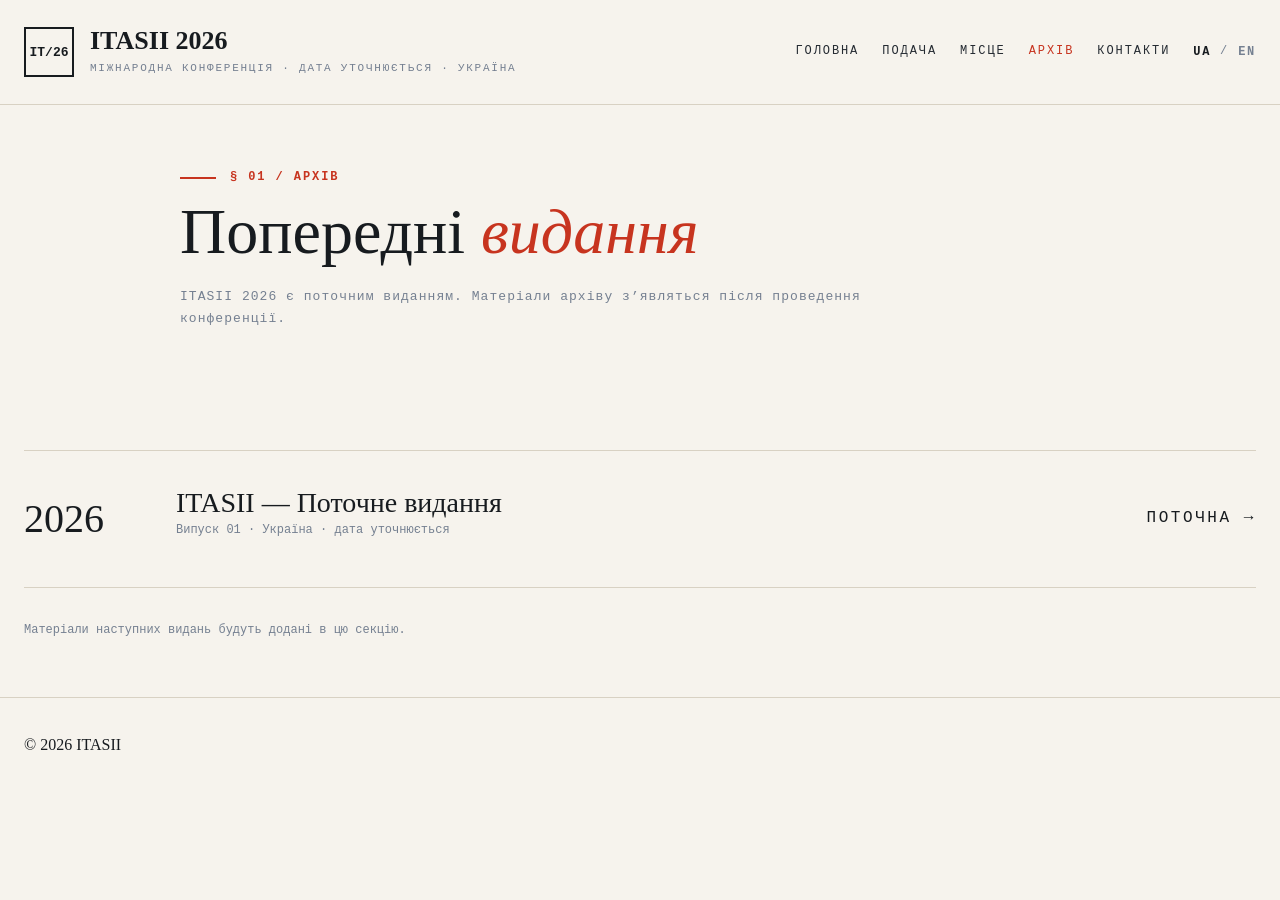
==== archive.html @ e716a2d7 "Initial ITASII 2026 static site" ====
<!doctype html>
<html lang="uk" data-lang="uk">
  <head>
    <meta charset="utf-8">
    <meta name="viewport" content="width=device-width, initial-scale=1">
    <meta name="description" content="ITASII archive">
    <title>Архів · ITASII 2026</title>
    <link rel="stylesheet" href="styles.css">
  </head>
  <body data-title-uk="Архів · ITASII 2026" data-title-en="Archive · ITASII 2026">
    <header class="site-header">
      <nav class="nav-bar" aria-label="Primary navigation">
        <a class="brand" href="index.html"><span class="brand-mark">IT/26</span><span><strong>ITASII 2026</strong><small><span class="lang lang-uk">Міжнародна конференція · дата уточнюється · Україна</span><span class="lang lang-en">International conference · date to be announced · Ukraine</span></small></span></a>
        <div class="nav-links"><a href="index.html"><span class="lang lang-uk">Головна</span><span class="lang lang-en">Home</span></a><a href="submission.html"><span class="lang lang-uk">Подача</span><span class="lang lang-en">Submission</span></a><a href="venue.html"><span class="lang lang-uk">Місце</span><span class="lang lang-en">Venue</span></a><a class="is-active" href="archive.html"><span class="lang lang-uk">Архів</span><span class="lang lang-en">Archive</span></a><a href="contacts.html"><span class="lang lang-uk">Контакти</span><span class="lang lang-en">Contacts</span></a><div class="language-switch" aria-label="Language switcher"><button type="button" data-lang-switch="uk">UA</button><span>/</span><button type="button" data-lang-switch="en">EN</button></div></div>
      </nav>
    </header>

    <main>
      <section class="page-hero">
        <div class="container narrow">
          <p class="kicker"><span></span><span class="lang lang-uk">§ 01 / Архів</span><span class="lang lang-en">§ 01 / Archive</span></p>
          <h1><span class="lang lang-uk">Попередні <em>видання</em></span><span class="lang lang-en">Previous <em>editions</em></span></h1>
          <p class="lead"><span class="lang lang-uk">ITASII 2026 є поточним виданням. Матеріали архіву з’являться після проведення конференції.</span><span class="lang lang-en">ITASII 2026 is the current edition. Archive materials will appear after the conference.</span></p>
        </div>
      </section>

      <section class="section">
        <div class="container archive-list">
          <article>
            <strong>2026</strong>
            <div>
              <h2>ITASII — <span class="lang lang-uk">Поточне видання</span><span class="lang lang-en">Current edition</span></h2>
              <p><span class="lang lang-uk">Випуск 01 · Україна · дата уточнюється</span><span class="lang lang-en">Issue 01 · Ukraine · date to be announced</span></p>
            </div>
            <a href="index.html"><span class="lang lang-uk">Поточна →</span><span class="lang lang-en">Current →</span></a>
          </article>
          <p class="archive-note"><span class="lang lang-uk">Матеріали наступних видань будуть додані в цю секцію.</span><span class="lang lang-en">Materials from future editions will be added to this section.</span></p>
        </div>
      </section>
    </main>

    <footer class="site-footer compact"><div class="container"><p>© 2026 ITASII</p></div></footer>
    <script src="script.js"></script>
  </body>
</html>
---- styles.css ----
:root {
  --paper: #f6f3ed;
  --paper-muted: #ece8df;
  --ink: #171b1f;
  --muted: #758091;
  --line: #d8d1c3;
  --red: #c7341f;
  --gold: #d5aa42;
  --white: #fffdfa;
  --dark: #11161a;
  --container: min(100% - 48px, 1280px);
  --header-h: 104px;
  --hero-y: clamp(44px, 7svh, 76px);
  --section-y: clamp(38px, 5svh, 64px);
  --card-pad: clamp(24px, 3.2svh, 34px);
  --serif: Georgia, "Times New Roman", serif;
  --mono: "SFMono-Regular", Consolas, "Liberation Mono", monospace;
  --sans: Inter, ui-sans-serif, system-ui, -apple-system, BlinkMacSystemFont, "Segoe UI", sans-serif;
}

* {
  box-sizing: border-box;
}

html {
  scroll-behavior: smooth;
  scroll-padding-top: var(--header-h);
}

body {
  margin: 0;
  background: var(--paper);
  color: var(--ink);
  font-family: var(--serif);
  line-height: 1.6;
}

body.screen-page {
  height: 100svh;
  overflow: hidden;
}

a {
  color: inherit;
  text-decoration: none;
}

button {
  font: inherit;
}

html[data-lang="uk"] .lang-en,
html[data-lang="en"] .lang-uk {
  display: none !important;
}

.container {
  width: var(--container);
  margin: 0 auto;
}

.narrow {
  max-width: 920px;
}

.site-header {
  position: sticky;
  top: 0;
  z-index: 20;
  border-bottom: 1px solid var(--line);
  background: rgba(246, 243, 237, 0.94);
  backdrop-filter: blur(12px);
}

main > section {
  display: grid;
  align-items: center;
}

.screen-page main {
  height: calc(100svh - var(--header-h));
  overflow-y: auto;
  overscroll-behavior-y: contain;
  scroll-behavior: smooth;
  scroll-padding-top: 0;
  scroll-snap-type: y mandatory;
}

.screen-page main > section {
  min-height: calc(100svh - var(--header-h));
  scroll-snap-align: start;
  scroll-snap-stop: always;
}

.nav-bar {
  width: var(--container);
  margin: 0 auto;
}

.language-switch {
  display: inline-flex;
  align-items: center;
  gap: 9px;
  color: var(--muted);
}

.language-switch button {
  border: 0;
  padding: 0;
  background: transparent;
  color: var(--muted);
  cursor: pointer;
  font: 800 12px/1 var(--mono);
  letter-spacing: 0.14em;
}

html[data-lang="uk"] [data-lang-switch="uk"],
html[data-lang="en"] [data-lang-switch="en"] {
  color: var(--ink);
}

.nav-bar {
  min-height: var(--header-h);
  display: flex;
  align-items: center;
  justify-content: space-between;
  gap: 28px;
}

.brand {
  display: inline-flex;
  align-items: center;
  gap: 16px;
  min-width: min(410px, 42vw);
}

.brand-mark {
  width: 50px;
  height: 50px;
  display: inline-grid;
  place-items: center;
  border: 2px solid var(--ink);
  font: 900 13px/1 var(--mono);
}

.brand strong {
  display: block;
  font-size: 26px;
  line-height: 1;
}

.brand small,
.nav-links,
.button,
.kicker,
.section-index,
.footer-label,
.fact-panel dt,
.date-grid p,
.track-grid p,
.placeholder-list p,
.rule-grid strong,
.contact-grid p,
.archive-list a {
  font-family: var(--mono);
  letter-spacing: 0.16em;
  text-transform: uppercase;
}

.brand small {
  display: block;
  margin-top: 7px;
  color: var(--muted);
  font-size: 11px;
  line-height: 1.45;
}

.nav-links {
  display: flex;
  align-items: center;
  gap: clamp(16px, 1.8vw, 28px);
  color: #252b32;
  font-size: 12px;
}

.nav-links a {
  transition: color 160ms ease;
}

.nav-links a:hover,
.nav-links .is-active {
  color: var(--red);
}

.button {
  display: inline-flex;
  min-height: 58px;
  align-items: center;
  justify-content: center;
  border: 1px solid var(--ink);
  padding: 0 30px;
  font-size: 12px;
  font-weight: 800;
  transition: background 160ms ease, color 160ms ease, border-color 160ms ease;
}

.button-red {
  border-color: var(--red);
  background: var(--red);
  color: var(--white);
}

.button-dark {
  border-color: var(--dark);
  background: var(--dark);
  color: var(--white);
}

.button-light {
  border-color: var(--white);
  color: var(--white);
}

.button-outline {
  background: transparent;
}

.button:hover {
  background: var(--ink);
  border-color: var(--ink);
  color: var(--white);
}

.hero,
.page-hero {
  padding: var(--hero-y) 0;
  background: var(--paper);
}

.hero-grid {
  display: grid;
  grid-template-columns: minmax(0, 1.25fr) minmax(360px, 0.75fr);
  gap: clamp(38px, 6vw, 88px);
  align-items: center;
}

.kicker {
  display: flex;
  align-items: center;
  gap: 14px;
  color: var(--red);
  font-size: 12px;
  font-weight: 800;
}

.kicker > span:first-child {
  width: 36px;
  height: 2px;
  background: var(--red);
}

h1,
h2,
h3,
p {
  margin-top: 0;
}

h1,
.page-hero h1 {
  max-width: 840px;
  margin-bottom: 22px;
  font-size: clamp(42px, 5vw, 72px);
  line-height: 1.02;
  font-weight: 500;
}

.hero h1 {
  max-width: 760px;
  font-size: clamp(40px, 4.7vw, 66px);
}

h1 em,
h2 em {
  color: var(--red);
  font-style: italic;
  font-weight: 500;
}

.lead {
  max-width: 720px;
  color: var(--muted);
  font: 13px/1.65 var(--mono);
  letter-spacing: 0.08em;
}

.hero-actions {
  display: flex;
  flex-wrap: wrap;
  gap: 16px;
  margin-top: 28px;
}

.fact-panel {
  border-top: 4px solid var(--ink);
}

.fact-panel dl {
  margin: 0;
}

.fact-panel div {
  display: grid;
  grid-template-columns: 150px 1fr;
  gap: 18px;
  padding: 17px 0;
  border-bottom: 1px solid var(--line);
}

.fact-panel dt {
  color: var(--muted);
  font-size: 11px;
}

.fact-panel dd {
  margin: 0;
  font-size: 17px;
  font-weight: 600;
}

.section {
  padding: var(--section-y) 0;
  background: var(--paper);
}

.section-muted {
  background: var(--paper-muted);
}

.section-heading {
  display: grid;
  grid-template-columns: 220px 1fr;
  gap: 36px;
  align-items: end;
  margin-bottom: clamp(28px, 4svh, 52px);
}

.section-index {
  color: var(--red);
  font-size: 12px;
  font-weight: 800;
}

.section-heading h2,
.cta-band h2,
.two-column h2 {
  margin-bottom: 0;
  font-size: clamp(42px, 5vw, 68px);
  line-height: 1.05;
  font-weight: 500;
}

.date-grid,
.track-grid,
.rule-grid,
.contact-grid {
  display: grid;
  border: 1px solid var(--line);
  background: var(--white);
}

.date-grid {
  grid-template-columns: repeat(4, 1fr);
}

.date-grid article,
.track-grid article,
.rule-grid article,
.contact-grid article {
  padding: var(--card-pad);
  border-right: 1px solid var(--line);
  border-bottom: 1px solid var(--line);
}

.date-grid article:last-child,
.track-grid article:nth-child(2n),
.rule-grid article:last-child,
.contact-grid article:last-child {
  border-right: 0;
}

.date-grid p,
.track-grid p,
.contact-grid p {
  min-height: 42px;
  color: var(--muted);
  font-size: 11px;
  font-weight: 800;
}

.date-grid strong {
  display: block;
  margin: 26px 0 8px;
  font-size: 46px;
  line-height: 1;
  font-weight: 500;
}

.date-grid span,
.track-grid span,
.archive-list p {
  color: var(--muted);
  font: 12px/1.7 var(--mono);
}

.track-grid {
  grid-template-columns: repeat(2, 1fr);
}

.track-grid article {
  position: relative;
  overflow: hidden;
  min-height: clamp(210px, 27svh, 260px);
  display: flex;
  flex-direction: column;
  padding: clamp(22px, 2.6svh, 28px);
}

.track-grid h3 {
  margin: 14px 0 24px;
  font-size: 26px;
  line-height: 1.22;
  font-weight: 500;
}

.track-grid article > span:last-child {
  margin-top: 0;
}

.track-grid p {
  min-height: 0;
  margin-bottom: 0;
}

.track-wide {
  grid-column: 1 / -1;
}

.track-art {
  position: relative;
  height: clamp(72px, 10svh, 96px);
  margin: -8px -8px 22px;
  border: 1px solid var(--line);
  background:
    linear-gradient(90deg, rgba(117, 128, 145, 0.12) 1px, transparent 1px),
    linear-gradient(rgba(117, 128, 145, 0.12) 1px, transparent 1px),
    #f4f1ea;
  background-size: 24px 24px;
  overflow: hidden;
}

.track-art::before,
.track-art::after,
.track-art i {
  content: "";
  position: absolute;
  display: block;
}

.track-art-aerospace::before {
  width: 160px;
  height: 2px;
  left: 50%;
  top: 50%;
  background: var(--ink);
  transform: translate(-50%, -50%) rotate(-18deg);
}

.track-art-aerospace::after {
  width: 58px;
  height: 58px;
  left: 22%;
  top: 24%;
  border: 1px solid var(--red);
  border-radius: 50%;
}

.track-art-aerospace i:nth-child(1) {
  width: 48px;
  height: 14px;
  left: 54%;
  top: 42%;
  border-top: 2px solid var(--ink);
  border-bottom: 2px solid var(--ink);
  transform: rotate(-18deg) skewX(-28deg);
}

.track-art-aerospace i:nth-child(2) {
  width: 42px;
  height: 42px;
  right: 17%;
  bottom: 18%;
  border: 1px solid var(--line);
  border-radius: 50%;
}

.track-art-aerospace i:nth-child(3) {
  width: 7px;
  height: 7px;
  right: 25%;
  top: 26%;
  background: var(--red);
}

.track-art-ai::before {
  inset: 22px 54px;
  border: 1px solid var(--ink);
  border-radius: 50%;
}

.track-art-ai::after {
  width: 78px;
  height: 78px;
  left: 50%;
  top: 50%;
  border: 1px dashed var(--red);
  border-radius: 50%;
  transform: translate(-50%, -50%);
}

.track-art-ai i {
  width: 9px;
  height: 9px;
  border-radius: 50%;
  background: var(--ink);
}

.track-art-ai i:nth-child(1) { left: 30%; top: 27%; }
.track-art-ai i:nth-child(2) { left: 46%; top: 55%; background: var(--red); }
.track-art-ai i:nth-child(3) { right: 28%; top: 30%; }
.track-art-ai i:nth-child(4) { left: 36%; bottom: 22%; }
.track-art-ai i:nth-child(5) { right: 34%; bottom: 26%; background: var(--red); }

.track-art-industry::before {
  width: 70%;
  height: 58px;
  left: 15%;
  bottom: 25px;
  border-left: 2px solid var(--ink);
  border-bottom: 2px solid var(--ink);
}

.track-art-industry::after {
  width: 54px;
  height: 54px;
  right: 18%;
  top: 24px;
  border: 2px solid var(--red);
  transform: rotate(45deg);
}

.track-art-industry i {
  width: 42px;
  bottom: 25px;
  background: var(--ink);
}

.track-art-industry i:nth-child(1) { height: 28px; left: 22%; }
.track-art-industry i:nth-child(2) { height: 48px; left: 36%; }
.track-art-industry i:nth-child(3) { height: 72px; left: 50%; background: var(--red); }
.track-art-industry i:nth-child(4) {
  width: 150px;
  height: 1px;
  left: 18%;
  top: 34px;
  background: var(--muted);
}

.track-art-energy::before {
  width: 180px;
  height: 70px;
  left: 50%;
  top: 50%;
  border-top: 2px solid var(--red);
  border-radius: 50%;
  transform: translate(-50%, -48%) rotate(-10deg);
}

.track-art-energy::after {
  width: 34px;
  height: 92px;
  left: 50%;
  top: 18px;
  background: linear-gradient(180deg, transparent 0 18px, var(--ink) 18px 22px, transparent 22px 44px, var(--ink) 44px 48px, transparent 48px);
  transform: translateX(-50%) skewX(-14deg);
}

.track-art-energy i:nth-child(1) {
  width: 84px;
  height: 84px;
  left: 18%;
  top: 22%;
  border: 1px solid var(--line);
  border-radius: 50%;
}

.track-art-energy i:nth-child(2) {
  width: 10px;
  height: 10px;
  right: 25%;
  top: 44%;
  background: var(--red);
}

.track-art-energy i:nth-child(3) {
  width: 150px;
  height: 1px;
  right: 14%;
  bottom: 28px;
  background: var(--muted);
}

.track-art-logistics {
  height: clamp(112px, 18svh, 150px);
}

.track-art-logistics::before {
  width: 82%;
  height: 2px;
  left: 9%;
  top: 64%;
  background: var(--ink);
}

.track-art-logistics::after {
  width: 74%;
  height: 68px;
  left: 13%;
  top: 22%;
  border: 1px solid var(--line);
  border-bottom: 0;
}

.track-art-logistics i {
  width: 12px;
  height: 12px;
  border-radius: 50%;
  background: var(--red);
  top: calc(64% - 5px);
}

.track-art-logistics i:nth-child(1) { left: 17%; }
.track-art-logistics i:nth-child(2) { left: 38%; background: var(--ink); }
.track-art-logistics i:nth-child(3) { left: 60%; background: var(--ink); }
.track-art-logistics i:nth-child(4) { right: 15%; }

.people-preview {
  display: grid;
  gap: 18px;
}

.placeholder-list {
  display: grid;
  grid-template-columns: repeat(2, 1fr);
  gap: 0;
  border-top: 1px solid var(--line);
}

.placeholder-list article {
  padding: 36px 0;
  border-bottom: 1px dashed var(--line);
}

.placeholder-list article:nth-child(odd) {
  padding-right: 44px;
}

.placeholder-list p {
  color: var(--red);
  font-size: 11px;
}

.placeholder-list h3 {
  font-size: 24px;
  font-style: italic;
  font-weight: 500;
}

.cta-band {
  padding: clamp(54px, 8svh, 74px) 0;
  background: var(--dark);
  color: var(--white);
}

.cta-grid {
  display: grid;
  grid-template-columns: 1fr auto;
  gap: 42px;
  align-items: center;
}

.cta-grid p {
  max-width: 720px;
  color: #aab2bd;
  font: 14px/1.8 var(--mono);
}

.site-footer {
  padding: clamp(46px, 7svh, 70px) 0 clamp(32px, 5svh, 44px);
  background: var(--paper);
  border-top: 1px solid var(--line);
}

.footer-grid {
  display: grid;
  grid-template-columns: 2fr 1fr 1.3fr;
  gap: 70px;
}

.footer-label {
  color: var(--muted);
  font-size: 11px;
  font-weight: 800;
}

.site-footer a {
  display: block;
  margin: 8px 0;
}

.compact {
  padding: 34px 0;
}

.two-column,
.venue-grid {
  display: grid;
  grid-template-columns: 1fr minmax(320px, 0.75fr);
  gap: 56px;
  align-items: start;
}

.two-column p,
.note-box h3 {
  color: var(--muted);
  font: 15px/1.8 var(--mono);
}

.note-box {
  padding: var(--card-pad);
  border: 1px solid var(--line);
  background: var(--white);
}

.note-box p {
  color: var(--red);
  font: 800 12px/1 var(--mono);
  letter-spacing: 0.16em;
}

.rule-grid,
.contact-grid {
  grid-template-columns: repeat(3, 1fr);
}

.rule-grid strong {
  color: var(--red);
  font-size: 13px;
}

.rule-grid p {
  margin: 30px 0 0;
  font-size: 22px;
  line-height: 1.35;
}

.venue-placeholder {
  min-height: clamp(280px, 52svh, 420px);
  display: grid;
  place-items: center;
  border: 1px solid var(--line);
  background: linear-gradient(135deg, #f8f5ee, #e5e0d6);
  color: var(--muted);
  font: 800 12px/1 var(--mono);
  letter-spacing: 0.16em;
  text-transform: uppercase;
}

.archive-list article {
  display: grid;
  grid-template-columns: 120px 1fr auto;
  gap: 32px;
  align-items: center;
  padding: 34px 0;
  border-top: 1px solid var(--line);
  border-bottom: 1px solid var(--line);
}

.archive-list strong {
  font-size: 40px;
  font-weight: 500;
}

.archive-list h2,
.contact-grid h2 {
  margin: 0;
  font-size: 28px;
  line-height: 1.25;
  font-weight: 500;
}

.archive-note {
  margin-top: 32px;
}

@media (max-width: 980px) {
  :root {
    --header-h: 132px;
    --hero-y: clamp(42px, 6svh, 64px);
    --section-y: clamp(38px, 5svh, 58px);
  }

  .nav-bar {
    width: min(100% - 28px, 1280px);
  }

  .nav-bar,
  .nav-links {
    align-items: flex-start;
  }

  .nav-bar {
    flex-direction: column;
    padding: 18px 0;
  }

  .nav-links {
    width: 100%;
    flex-wrap: wrap;
    gap: 18px;
  }

  .brand {
    min-width: 0;
  }

  .hero-grid {
    min-height: auto;
  }

  .hero-grid,
  .section-heading,
  .two-column,
  .venue-grid,
  .cta-grid,
  .footer-grid {
    grid-template-columns: 1fr;
  }

  .date-grid,
  .track-grid,
  .rule-grid,
  .contact-grid,
  .placeholder-list {
    grid-template-columns: 1fr;
  }

  .track-wide {
    grid-column: auto;
  }

  .date-grid article,
  .track-grid article,
  .rule-grid article,
  .contact-grid article {
    border-right: 0;
  }

  body.screen-page {
    height: auto;
    overflow: visible;
  }

  .screen-page main {
    height: auto;
    overflow: visible;
    scroll-snap-type: none;
  }

  .screen-page main > section {
    min-height: auto;
    scroll-snap-align: none;
  }
}

@media (max-width: 640px) {
  :root {
    --container: min(100% - 28px, 1280px);
    --header-h: 156px;
    --hero-y: clamp(34px, 5svh, 52px);
    --section-y: clamp(34px, 5svh, 48px);
    --card-pad: clamp(22px, 4svh, 26px);
  }

  .hero,
  .page-hero,
  .section {
    padding: var(--section-y) 0;
  }

  .hero,
  .page-hero {
    padding: var(--hero-y) 0;
  }

  h1,
  .page-hero h1 {
    font-size: clamp(36px, 11vw, 44px);
  }

  .hero h1 {
    font-size: clamp(34px, 10vw, 42px);
  }

  .section-heading h2,
  .cta-band h2,
  .two-column h2 {
    font-size: 38px;
  }

  .brand strong {
    font-size: 22px;
  }

  .button {
    width: 100%;
  }

  .fact-panel div,
  .archive-list article {
    grid-template-columns: 1fr;
  }

  .date-grid article,
  .track-grid article,
  .rule-grid article,
  .contact-grid article {
    padding: var(--card-pad);
  }
}

@media (max-height: 760px) {
  :root {
    --hero-y: 34px;
    --section-y: 34px;
    --card-pad: 26px;
  }

  .nav-bar {
    min-height: 82px;
  }

  .button {
    min-height: 50px;
  }

  .hero-grid {
    min-height: auto;
  }

  .hero-actions {
    margin-top: 26px;
  }

  h1,
  .page-hero h1 {
    font-size: clamp(38px, 8svh, 58px);
    margin-bottom: 20px;
  }

  .hero h1 {
    font-size: clamp(36px, 7svh, 54px);
  }

  .section-heading h2,
  .cta-band h2,
  .two-column h2 {
    font-size: clamp(38px, 7svh, 58px);
  }

  .fact-panel div {
    padding: 16px 0;
  }

  .track-grid article {
    min-height: 210px;
  }

  .track-art {
    height: 72px;
    margin-bottom: 18px;
  }

  .track-art-logistics {
    height: 82px;
  }

  .track-grid h3 {
    margin-bottom: 20px;
  }

  .venue-placeholder {
    min-height: 280px;
  }

  body.screen-page {
    height: auto;
    overflow: visible;
  }

  .screen-page main {
    height: auto;
    overflow: visible;
    scroll-snap-type: none;
  }

  .screen-page main > section {
    min-height: auto;
    scroll-snap-align: none;
  }
}

@media (max-height: 620px) {
  :root {
    --hero-y: 24px;
    --section-y: 28px;
    --card-pad: 22px;
  }

  .brand-mark {
    width: 44px;
    height: 44px;
  }

  .lead,
  .cta-grid p,
  .two-column p,
  .note-box h3 {
    line-height: 1.55;
  }

  h1,
  .page-hero h1 {
    font-size: clamp(34px, 9svh, 46px);
  }

  .hero h1 {
    font-size: clamp(32px, 8svh, 44px);
  }

  .section-heading h2,
  .cta-band h2,
  .two-column h2 {
    font-size: clamp(34px, 8svh, 48px);
  }

  .section-heading {
    margin-bottom: 32px;
  }

  .date-grid strong {
    margin-top: 18px;
    font-size: 40px;
  }

  .track-grid article {
    min-height: 190px;
  }

  .track-art {
    height: 64px;
  }

  .track-art-logistics {
    height: 72px;
  }
}
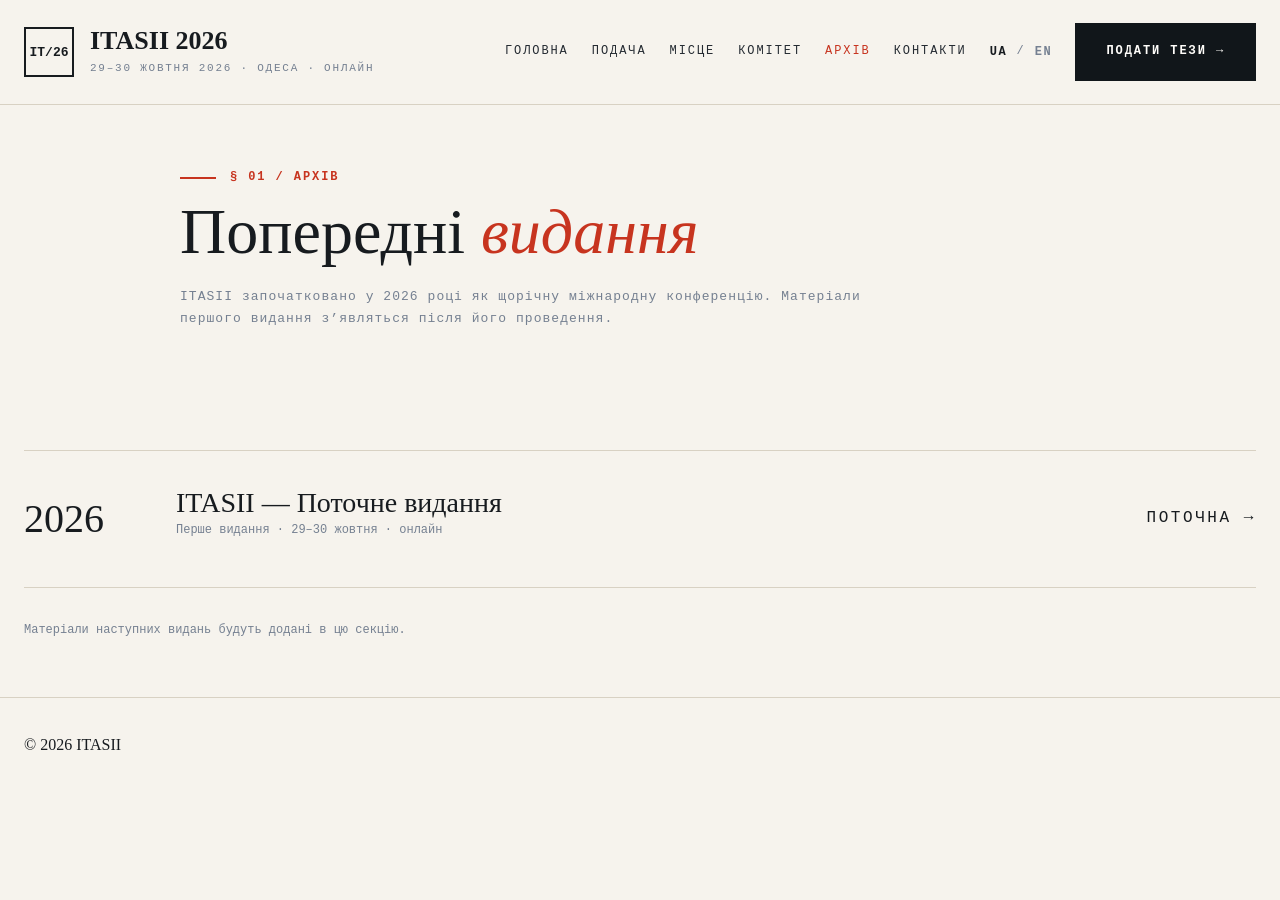
==== commit ae6b4e59: "Update ITASII 2026 conference content" ====
--- a/archive.html
+++ b/archive.html
@@ -10,8 +10,9 @@
   <body data-title-uk="Архів · ITASII 2026" data-title-en="Archive · ITASII 2026">
     <header class="site-header">
       <nav class="nav-bar" aria-label="Primary navigation">
-        <a class="brand" href="index.html"><span class="brand-mark">IT/26</span><span><strong>ITASII 2026</strong><small><span class="lang lang-uk">Міжнародна конференція · дата уточнюється · Україна</span><span class="lang lang-en">International conference · date to be announced · Ukraine</span></small></span></a>
-        <div class="nav-links"><a href="index.html"><span class="lang lang-uk">Головна</span><span class="lang lang-en">Home</span></a><a href="submission.html"><span class="lang lang-uk">Подача</span><span class="lang lang-en">Submission</span></a><a href="venue.html"><span class="lang lang-uk">Місце</span><span class="lang lang-en">Venue</span></a><a class="is-active" href="archive.html"><span class="lang lang-uk">Архів</span><span class="lang lang-en">Archive</span></a><a href="contacts.html"><span class="lang lang-uk">Контакти</span><span class="lang lang-en">Contacts</span></a><div class="language-switch" aria-label="Language switcher"><button type="button" data-lang-switch="uk">UA</button><span>/</span><button type="button" data-lang-switch="en">EN</button></div></div>
+        <a class="brand" href="index.html"><span class="brand-mark">IT/26</span><span><strong>ITASII 2026</strong><small><span class="lang lang-uk">29–30 жовтня 2026 · Одеса · онлайн</span><span class="lang lang-en">29–30 October 2026 · Odesa · online</span></small></span></a>
+        <button class="menu-toggle" type="button" aria-label="Open menu" aria-expanded="false" data-menu-toggle><span></span><span></span><span></span></button>
+        <div class="nav-links"><a href="index.html"><span class="lang lang-uk">Головна</span><span class="lang lang-en">Home</span></a><a href="submission.html"><span class="lang lang-uk">Подача</span><span class="lang lang-en">Submission</span></a><a href="venue.html"><span class="lang lang-uk">Місце</span><span class="lang lang-en">Venue</span></a><a href="committee.html"><span class="lang lang-uk">Комітет</span><span class="lang lang-en">Committee</span></a><a class="is-active" href="archive.html"><span class="lang lang-uk">Архів</span><span class="lang lang-en">Archive</span></a><a href="contacts.html"><span class="lang lang-uk">Контакти</span><span class="lang lang-en">Contacts</span></a><div class="language-switch" aria-label="Language switcher"><button type="button" data-lang-switch="uk">UA</button><span>/</span><button type="button" data-lang-switch="en">EN</button></div><a class="button button-dark" href="submission.html#submission" data-submission-link><span class="lang lang-uk">Подати тези →</span><span class="lang lang-en">Submit abstract →</span></a></div>
       </nav>
     </header>
 
@@ -20,7 +21,7 @@
         <div class="container narrow">
           <p class="kicker"><span></span><span class="lang lang-uk">§ 01 / Архів</span><span class="lang lang-en">§ 01 / Archive</span></p>
           <h1><span class="lang lang-uk">Попередні <em>видання</em></span><span class="lang lang-en">Previous <em>editions</em></span></h1>
-          <p class="lead"><span class="lang lang-uk">ITASII 2026 є поточним виданням. Матеріали архіву з’являться після проведення конференції.</span><span class="lang lang-en">ITASII 2026 is the current edition. Archive materials will appear after the conference.</span></p>
+          <p class="lead"><span class="lang lang-uk">ITASII започатковано у 2026 році як щорічну міжнародну конференцію. Матеріали першого видання з’являться після його проведення.</span><span class="lang lang-en">ITASII was established in 2026 as an annual international conference. Materials from its first edition will appear after the event.</span></p>
         </div>
       </section>
 
@@ -30,7 +31,7 @@
             <strong>2026</strong>
             <div>
               <h2>ITASII — <span class="lang lang-uk">Поточне видання</span><span class="lang lang-en">Current edition</span></h2>
-              <p><span class="lang lang-uk">Випуск 01 · Україна · дата уточнюється</span><span class="lang lang-en">Issue 01 · Ukraine · date to be announced</span></p>
+              <p><span class="lang lang-uk">Перше видання · 29–30 жовтня · онлайн</span><span class="lang lang-en">First edition · 29–30 October · online</span></p>
             </div>
             <a href="index.html"><span class="lang lang-uk">Поточна →</span><span class="lang lang-en">Current →</span></a>
           </article>
--- a/styles.css
+++ b/styles.css
@@ -38,6 +38,8 @@
 body.screen-page {
   height: 100svh;
   overflow: hidden;
+  display: grid;
+  grid-template-rows: auto minmax(0, 1fr);
 }
 
 a {
@@ -72,13 +74,18 @@
   backdrop-filter: blur(12px);
 }
 
+.screen-page .site-header {
+  position: relative;
+  top: auto;
+}
+
 main > section {
   display: grid;
   align-items: center;
 }
 
 .screen-page main {
-  height: calc(100svh - var(--header-h));
+  min-height: 0;
   overflow-y: auto;
   overscroll-behavior-y: contain;
   scroll-behavior: smooth;
@@ -87,9 +94,13 @@
 }
 
 .screen-page main > section {
-  min-height: calc(100svh - var(--header-h));
+  min-height: 100%;
   scroll-snap-align: start;
   scroll-snap-stop: always;
+}
+
+.screen-page > .site-footer {
+  display: none;
 }
 
 .nav-bar {
@@ -192,6 +203,38 @@
   color: var(--red);
 }
 
+.menu-toggle {
+  display: none;
+  width: 46px;
+  height: 46px;
+  flex: 0 0 auto;
+  place-items: center;
+  border: 1px solid var(--ink);
+  background: transparent;
+  cursor: pointer;
+}
+
+.menu-toggle span {
+  width: 20px;
+  height: 2px;
+  display: block;
+  margin: 3px 0;
+  background: var(--ink);
+  transition: transform 160ms ease, opacity 160ms ease;
+}
+
+.site-header.is-open .menu-toggle span:nth-child(1) {
+  transform: translateY(8px) rotate(45deg);
+}
+
+.site-header.is-open .menu-toggle span:nth-child(2) {
+  opacity: 0;
+}
+
+.site-header.is-open .menu-toggle span:nth-child(3) {
+  transform: translateY(-8px) rotate(-45deg);
+}
+
 .button {
   display: inline-flex;
   min-height: 58px;
@@ -396,6 +439,110 @@
   color: var(--muted);
   font-size: 11px;
   font-weight: 800;
+}
+
+.committee-leads {
+  display: grid;
+  grid-template-columns: repeat(4, 1fr);
+  gap: 1px;
+  background: var(--line);
+  border: 1px solid var(--line);
+}
+
+.committee-leads article {
+  padding: var(--card-pad);
+  background: var(--paper);
+}
+
+.committee-leads .organizing-card { grid-column: 1 / -1; }
+.committee-leads article:not(.organizing-card) { text-align: center; }
+.committee-leads p { margin-top: 0; font: 800 11px/1.4 var(--mono); letter-spacing: .14em; text-transform: uppercase; color: var(--red); }
+.committee-leads h2 { margin: 16px 0 4px; font-size: clamp(20px, 1.65vw, 27px); line-height: 1.12; }
+.committee-leads span { color: var(--muted); }
+
+.committee-portrait {
+  width: clamp(140px, 12vw, 190px);
+  height: clamp(140px, 12vw, 190px);
+  aspect-ratio: 1;
+  display: block;
+  margin: 0 auto 22px;
+  object-fit: cover;
+  object-position: center;
+  border-radius: 50%;
+  box-shadow: 0 0 0 1px var(--line), 0 10px 28px rgba(17, 22, 26, .08);
+  filter: saturate(.9) contrast(1.02);
+}
+
+.committee-list {
+  display: grid;
+  grid-template-columns: repeat(2, 1fr);
+  border-top: 1px solid var(--line);
+}
+
+.committee-list p {
+  margin: 0;
+  padding: 18px 20px;
+  border-bottom: 1px solid var(--line);
+  font-weight: 700;
+}
+
+.committee-list p:nth-child(odd) { border-right: 1px solid var(--line); }
+.committee-list span { display: block; margin-top: 3px; color: var(--muted); font: 12px/1.5 var(--sans); }
+
+.home-leaders {
+  display: grid;
+  grid-template-columns: repeat(4, 1fr);
+  gap: 1px;
+  margin-bottom: 28px;
+  border: 1px solid var(--line);
+  background: var(--line);
+}
+
+.committee-intro {
+  max-width: 920px;
+  margin: -10px 0 26px;
+  color: var(--muted);
+  font: 13px/1.65 var(--mono);
+  letter-spacing: 0.08em;
+}
+
+.home-leaders article {
+  display: flex;
+  align-items: center;
+  gap: 16px;
+  min-width: 0;
+  padding: 18px;
+  background: var(--paper-muted);
+}
+
+.home-leaders img {
+  width: 72px;
+  height: 72px;
+  flex: 0 0 72px;
+  border-radius: 50%;
+  object-fit: cover;
+  box-shadow: 0 0 0 1px var(--line);
+}
+
+.home-leaders p {
+  margin: 0 0 6px;
+  color: var(--red);
+  font: 800 9px/1.4 var(--mono);
+  letter-spacing: .11em;
+  text-transform: uppercase;
+}
+
+.home-leaders h3 {
+  margin: 0;
+  font-size: clamp(17px, 1.4vw, 22px);
+  line-height: 1.08;
+}
+
+.leader-affiliation {
+  display: block;
+  margin-top: 7px;
+  color: var(--muted);
+  font: 11px/1.4 var(--sans);
 }
 
 .date-grid strong {
@@ -879,10 +1026,11 @@
   body.screen-page {
     height: auto;
     overflow: visible;
+    display: block;
   }
 
   .screen-page main {
-    height: auto;
+    min-height: 0;
     overflow: visible;
     scroll-snap-type: none;
   }
@@ -891,15 +1039,96 @@
     min-height: auto;
     scroll-snap-align: none;
   }
+
+  .screen-page > .site-footer {
+    display: block;
+  }
+}
+
+@media (max-width: 980px) {
+  .committee-leads { grid-template-columns: repeat(2, 1fr); }
+  .home-leaders { grid-template-columns: repeat(2, 1fr); }
 }
 
 @media (max-width: 640px) {
   :root {
     --container: min(100% - 28px, 1280px);
-    --header-h: 156px;
-    --hero-y: clamp(34px, 5svh, 52px);
+    --header-h: 0px;
+    --hero-y: clamp(28px, 4svh, 42px);
     --section-y: clamp(34px, 5svh, 48px);
     --card-pad: clamp(22px, 4svh, 26px);
+  }
+
+  .site-header {
+    position: static;
+  }
+
+  .nav-bar {
+    position: relative;
+    display: grid;
+    grid-template-columns: 1fr auto;
+    align-items: center;
+    min-height: auto;
+    padding: 12px 0;
+    gap: 12px;
+  }
+
+  .brand {
+    width: auto;
+    min-width: 0;
+    gap: 12px;
+  }
+
+  .brand-mark {
+    width: 44px;
+    height: 44px;
+    flex: 0 0 auto;
+    font-size: 12px;
+  }
+
+  .brand small {
+    max-width: 230px;
+    margin-top: 5px;
+    font-size: 10px;
+    line-height: 1.35;
+    letter-spacing: 0.14em;
+  }
+
+  .menu-toggle {
+    display: grid;
+  }
+
+  .nav-links {
+    grid-column: 1 / -1;
+    gap: 13px 17px;
+    max-height: 0;
+    overflow: hidden;
+    opacity: 0;
+    padding: 0;
+    border-top: 0 solid var(--line);
+    transition: max-height 220ms ease, opacity 160ms ease, padding 160ms ease, border-width 160ms ease;
+  }
+
+  .site-header.is-open .nav-links {
+    max-height: 420px;
+    opacity: 1;
+    padding-top: 18px;
+    border-top-width: 1px;
+  }
+
+  .nav-links > a:not(.button),
+  .nav-links .language-switch {
+    flex-basis: calc(50% - 9px);
+  }
+
+  .nav-links .language-switch {
+    margin-left: 0;
+  }
+
+  .nav-links .button-dark {
+    flex-basis: 100%;
+    min-height: 46px;
+    margin-top: 4px;
   }
 
   .hero,
@@ -915,21 +1144,18 @@
 
   h1,
   .page-hero h1 {
-    font-size: clamp(36px, 11vw, 44px);
+    font-size: clamp(34px, 10vw, 42px);
   }
 
   .hero h1 {
-    font-size: clamp(34px, 10vw, 42px);
+    font-size: clamp(31px, 9vw, 38px);
+    line-height: 1.04;
   }
 
   .section-heading h2,
   .cta-band h2,
   .two-column h2 {
     font-size: 38px;
-  }
-
-  .brand strong {
-    font-size: 22px;
   }
 
   .button {
@@ -949,8 +1175,17 @@
   }
 }
 
+@media (max-width: 640px) {
+  .committee-list { grid-template-columns: 1fr; }
+  .committee-list p:nth-child(odd) { border-right: 0; }
+  .committee-leads { grid-template-columns: 1fr; }
+  .committee-leads .organizing-card { grid-column: auto; }
+  .home-leaders { grid-template-columns: 1fr; }
+}
+
 @media (max-height: 760px) {
   :root {
+    --header-h: 82px;
     --hero-y: 34px;
     --section-y: 34px;
     --card-pad: 26px;
@@ -1011,22 +1246,6 @@
 
   .venue-placeholder {
     min-height: 280px;
-  }
-
-  body.screen-page {
-    height: auto;
-    overflow: visible;
-  }
-
-  .screen-page main {
-    height: auto;
-    overflow: visible;
-    scroll-snap-type: none;
-  }
-
-  .screen-page main > section {
-    min-height: auto;
-    scroll-snap-align: none;
   }
 }
 
@@ -1085,3 +1304,28 @@
     height: 72px;
   }
 }
+
+@media (max-width: 640px) {
+  .site-header {
+    position: static;
+  }
+
+  .nav-bar {
+    min-height: auto;
+    padding: 12px 0;
+  }
+
+  .brand strong {
+    font-size: 24px;
+  }
+
+  .button,
+  .nav-links .button-dark {
+    min-height: 46px;
+  }
+
+  .hero h1 {
+    font-size: clamp(31px, 9vw, 38px);
+    line-height: 1.04;
+  }
+}
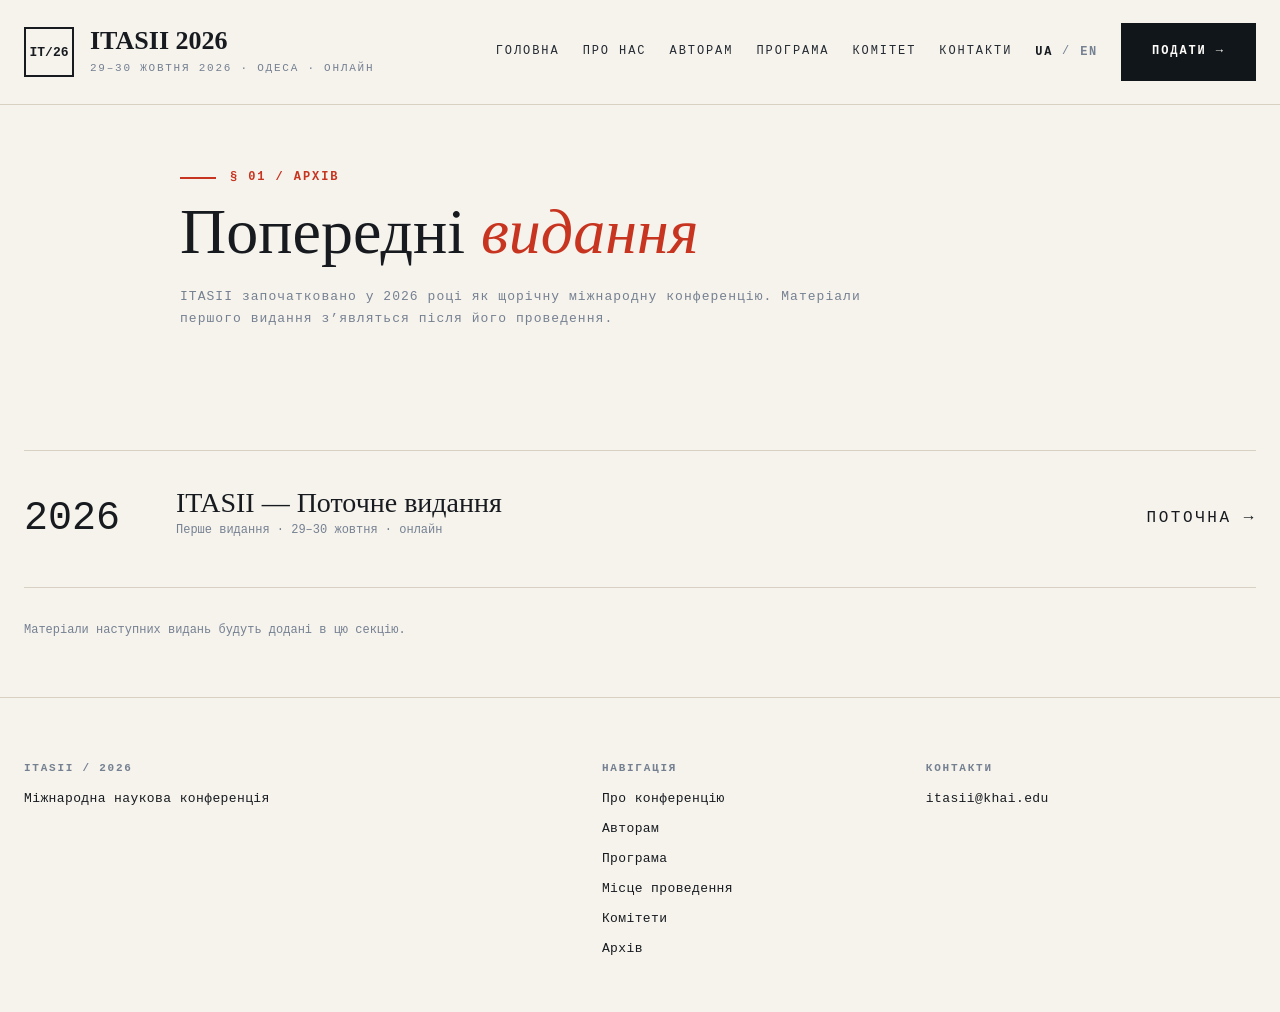
==== commit 056951ed: "feat: update ITASII 2026 conference content" ====
--- a/archive.html
+++ b/archive.html
@@ -12,7 +12,7 @@
       <nav class="nav-bar" aria-label="Primary navigation">
         <a class="brand" href="index.html"><span class="brand-mark">IT/26</span><span><strong>ITASII 2026</strong><small><span class="lang lang-uk">29–30 жовтня 2026 · Одеса · онлайн</span><span class="lang lang-en">29–30 October 2026 · Odesa · online</span></small></span></a>
         <button class="menu-toggle" type="button" aria-label="Open menu" aria-expanded="false" data-menu-toggle><span></span><span></span><span></span></button>
-        <div class="nav-links"><a href="index.html"><span class="lang lang-uk">Головна</span><span class="lang lang-en">Home</span></a><a href="submission.html"><span class="lang lang-uk">Подача</span><span class="lang lang-en">Submission</span></a><a href="venue.html"><span class="lang lang-uk">Місце</span><span class="lang lang-en">Venue</span></a><a href="committee.html"><span class="lang lang-uk">Комітет</span><span class="lang lang-en">Committee</span></a><a class="is-active" href="archive.html"><span class="lang lang-uk">Архів</span><span class="lang lang-en">Archive</span></a><a href="contacts.html"><span class="lang lang-uk">Контакти</span><span class="lang lang-en">Contacts</span></a><div class="language-switch" aria-label="Language switcher"><button type="button" data-lang-switch="uk">UA</button><span>/</span><button type="button" data-lang-switch="en">EN</button></div><a class="button button-dark" href="submission.html#submission" data-submission-link><span class="lang lang-uk">Подати тези →</span><span class="lang lang-en">Submit abstract →</span></a></div>
+        <div class="nav-links"><a href="index.html"><span class="lang lang-uk">Головна</span><span class="lang lang-en">Home</span></a><a href="about.html"><span class="lang lang-uk">Про нас</span><span class="lang lang-en">About</span></a><a href="submission.html"><span class="lang lang-uk">Авторам</span><span class="lang lang-en">Authors</span></a><a href="programme.html"><span class="lang lang-uk">Програма</span><span class="lang lang-en">Programme</span></a><a href="committee.html"><span class="lang lang-uk">Комітет</span><span class="lang lang-en">Committee</span></a><a href="contacts.html"><span class="lang lang-uk">Контакти</span><span class="lang lang-en">Contacts</span></a><div class="language-switch"><button type="button" data-lang-switch="uk">UA</button><span>/</span><button type="button" data-lang-switch="en">EN</button></div><a class="button button-dark" href="#" data-submission-link><span class="lang lang-uk">Подати →</span><span class="lang lang-en">Submit →</span></a></div>
       </nav>
     </header>
 
--- a/styles.css
+++ b/styles.css
@@ -15,7 +15,6 @@
   --card-pad: clamp(24px, 3.2svh, 34px);
   --serif: Georgia, "Times New Roman", serif;
   --mono: "SFMono-Regular", Consolas, "Liberation Mono", monospace;
-  --sans: Inter, ui-sans-serif, system-ui, -apple-system, BlinkMacSystemFont, "Segoe UI", sans-serif;
 }
 
 * {
@@ -31,8 +30,21 @@
   margin: 0;
   background: var(--paper);
   color: var(--ink);
+  font-family: var(--mono);
+  line-height: 1.6;
+}
+
+h1,
+h2,
+h3,
+.brand strong,
+.fact-panel dd,
+.date-grid strong,
+.committee-list > p,
+.organizer-grid strong,
+.download-grid strong,
+.programme-facts strong {
   font-family: var(--serif);
-  line-height: 1.6;
 }
 
 body.screen-page {
@@ -413,7 +425,7 @@
 }
 
 .date-grid {
-  grid-template-columns: repeat(4, 1fr);
+  grid-template-columns: repeat(3, 1fr);
 }
 
 .date-grid article,
@@ -458,7 +470,10 @@
 .committee-leads article:not(.organizing-card) { text-align: center; }
 .committee-leads p { margin-top: 0; font: 800 11px/1.4 var(--mono); letter-spacing: .14em; text-transform: uppercase; color: var(--red); }
 .committee-leads h2 { margin: 16px 0 4px; font-size: clamp(20px, 1.65vw, 27px); line-height: 1.12; }
-.committee-leads span { color: var(--muted); }
+.committee-leads article > span {
+  color: var(--muted);
+  font: 12px/1.6 var(--mono);
+}
 
 .committee-portrait {
   width: clamp(140px, 12vw, 190px);
@@ -487,7 +502,7 @@
 }
 
 .committee-list p:nth-child(odd) { border-right: 1px solid var(--line); }
-.committee-list span { display: block; margin-top: 3px; color: var(--muted); font: 12px/1.5 var(--sans); }
+.committee-list span { display: block; margin-top: 3px; color: var(--muted); font: 12px/1.5 var(--mono); }
 
 .home-leaders {
   display: grid;
@@ -542,7 +557,7 @@
   display: block;
   margin-top: 7px;
   color: var(--muted);
-  font: 11px/1.4 var(--sans);
+  font: 11px/1.4 var(--mono);
 }
 
 .date-grid strong {
@@ -875,6 +890,18 @@
   margin: 8px 0;
 }
 
+.site-footer p,
+.site-footer a {
+  font: 13px/1.7 var(--mono);
+  letter-spacing: 0.03em;
+}
+
+.site-footer .footer-label {
+  font: 800 11px/1.4 var(--mono);
+  letter-spacing: 0.16em;
+  text-transform: uppercase;
+}
+
 .compact {
   padding: 34px 0;
 }
@@ -917,8 +944,8 @@
 
 .rule-grid p {
   margin: 30px 0 0;
-  font-size: 22px;
-  line-height: 1.35;
+  font: 15px/1.8 var(--mono);
+  letter-spacing: 0.02em;
 }
 
 .venue-placeholder {
@@ -960,6 +987,28 @@
   margin-top: 32px;
 }
 
+.body-copy { color: var(--muted); font: 15px/1.8 var(--mono); letter-spacing: 0.02em; }
+.organizer-grid, .download-grid, .programme-facts, .session-grid { display: grid; gap: 1px; border: 1px solid var(--line); background: var(--line); }
+.organizer-grid { grid-template-columns: repeat(2, 1fr); }
+.download-grid { grid-template-columns: repeat(3, 1fr); }
+.programme-facts { grid-template-columns: repeat(4, 1fr); }
+.session-grid { grid-template-columns: repeat(5, 1fr); padding: 0; list-style: none; }
+.organizer-grid a, .download-grid a, .programme-facts article, .session-grid li { padding: var(--card-pad); background: var(--white); }
+.organizer-grid a { display: grid; gap: 10px; }
+.organizer-mark { width: 64px; height: 64px; display: grid; place-items: center; border: 2px solid var(--ink); font: 900 14px/1 var(--mono); }
+.organizer-grid strong { font-size: 24px; line-height: 1.25; }
+.organizer-grid small, .download-grid span, .programme-facts span { color: var(--muted); font: 12px/1.6 var(--mono); }
+.download-grid strong, .programme-facts strong { display: block; margin-bottom: 12px; font-size: 24px; line-height: 1.2; }
+.resource-note { margin: 28px 0 0; color: var(--muted); font: 13px/1.7 var(--mono); }
+.resource-note a { color: var(--red); }
+.rule-grid-four { grid-template-columns: repeat(4, 1fr); }
+.schedule { border-top: 1px solid var(--line); }
+.schedule article { display: grid; grid-template-columns: 180px 1fr; gap: 28px; padding: 18px 0; border-bottom: 1px solid var(--line); }
+.schedule time { color: var(--red); font: 800 13px/1.7 var(--mono); }
+.schedule p { margin: 0; font: 15px/1.8 var(--mono); letter-spacing: 0.02em; }
+.session-grid li { font: 15px/1.65 var(--mono); letter-spacing: 0.02em; }
+.team-members { margin-top: 24px !important; color: var(--ink) !important; font: 13px/1.8 var(--mono) !important; letter-spacing: 0.02em !important; text-transform: none !important; }
+
 @media (max-width: 980px) {
   :root {
     --header-h: 132px;
@@ -1004,7 +1053,6 @@
     grid-template-columns: 1fr;
   }
 
-  .date-grid,
   .track-grid,
   .rule-grid,
   .contact-grid,
@@ -1012,6 +1060,10 @@
     grid-template-columns: 1fr;
   }
 
+  .date-grid {
+    grid-template-columns: repeat(2, minmax(0, 1fr));
+  }
+
   .track-wide {
     grid-column: auto;
   }
@@ -1023,6 +1075,18 @@
     border-right: 0;
   }
 
+  .date-grid article:nth-child(odd) {
+    border-right: 1px solid var(--line);
+  }
+
+  .date-grid article:nth-child(even) {
+    border-right: 0;
+  }
+
+  .date-grid article:last-child {
+    border-right: 0;
+  }
+
   body.screen-page {
     height: auto;
     overflow: visible;
@@ -1051,6 +1115,26 @@
 }
 
 @media (max-width: 640px) {
+  .date-grid {
+    grid-template-columns: 1fr;
+  }
+
+  .date-grid article:nth-child(n) {
+    border-right: 0;
+  }
+
+  .organizer-grid,
+  .download-grid,
+  .programme-facts,
+  .session-grid,
+  .rule-grid-four {
+    grid-template-columns: 1fr;
+  }
+
+  .schedule article {
+    grid-template-columns: 1fr;
+    gap: 4px;
+  }
   :root {
     --container: min(100% - 28px, 1280px);
     --header-h: 0px;
